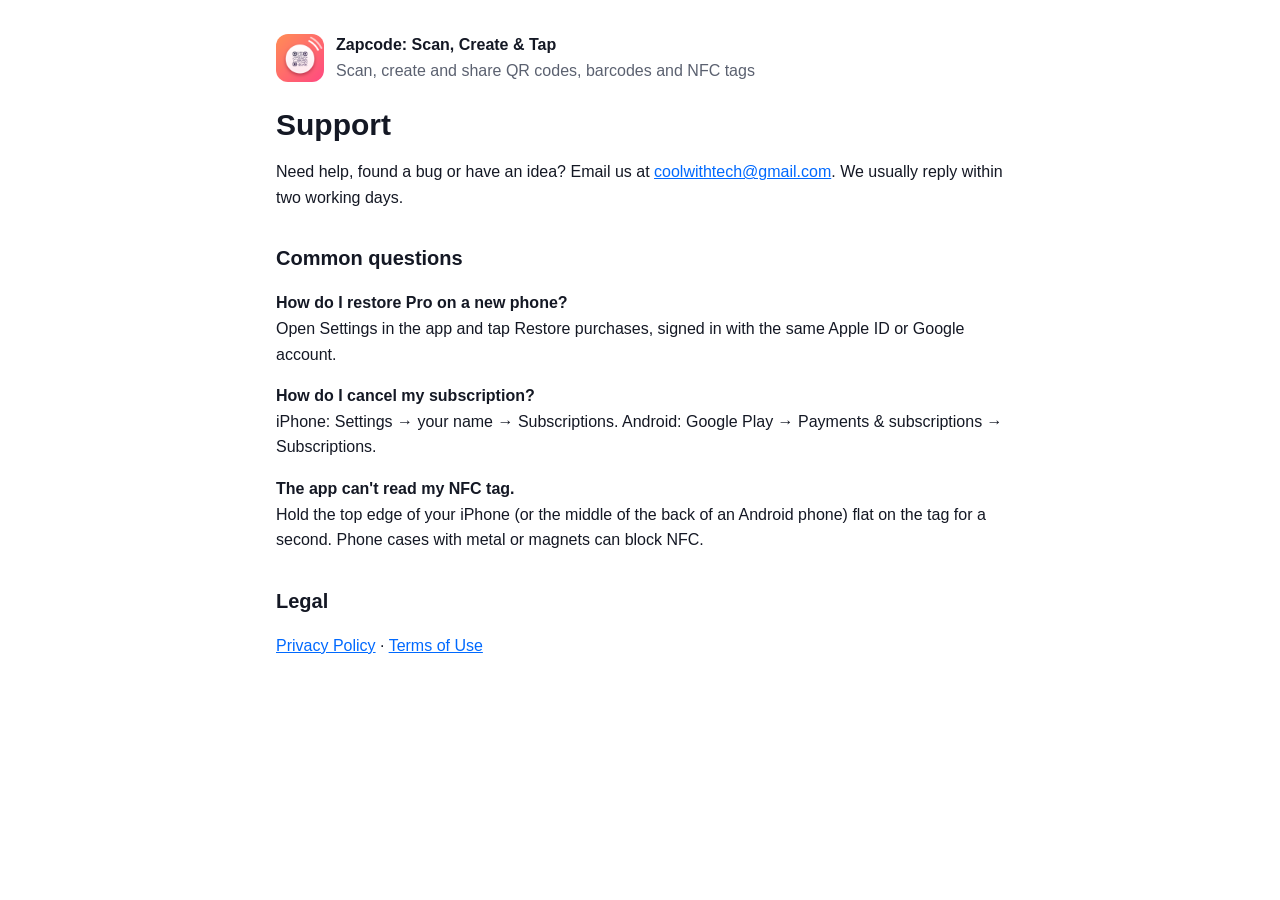
==== index.html @ 11b27fde "Zapcode: Scan, Create & Tap — support, privacy and terms pages" ====
<!doctype html>
<html lang="en">
<head>
<meta charset="utf-8">
<meta name="viewport" content="width=device-width, initial-scale=1">
<title>Zapcode: Scan, Create &amp; Tap</title>
<link rel="stylesheet" href="style.css">
</head>
<body>
<main>
<header><img src="icon.png" alt=""><div><strong>Zapcode: Scan, Create &amp; Tap</strong><br><span class="muted">Scan, create and share QR codes, barcodes and NFC tags</span></div></header>
<h1>Support</h1>
<p>Need help, found a bug or have an idea? Email us at <a href="mailto:coolwithtech@gmail.com">coolwithtech@gmail.com</a>. We usually reply within two working days.</p>
<h2>Common questions</h2>
<p><strong>How do I restore Pro on a new phone?</strong><br>Open Settings in the app and tap Restore purchases, signed in with the same Apple ID or Google account.</p>
<p><strong>How do I cancel my subscription?</strong><br>iPhone: Settings → your name → Subscriptions. Android: Google Play → Payments &amp; subscriptions → Subscriptions.</p>
<p><strong>The app can't read my NFC tag.</strong><br>Hold the top edge of your iPhone (or the middle of the back of an Android phone) flat on the tag for a second. Phone cases with metal or magnets can block NFC.</p>
<h2>Legal</h2>
<p><a href="privacy.html">Privacy Policy</a> · <a href="terms.html">Terms of Use</a></p>
</main>
</body>
</html>
---- style.css ----
:root{--bg:#fff;--fg:#141824;--muted:#5b6170;--accent:#0069FE;--line:#e6e8ee}
@media (prefers-color-scheme:dark){:root{--bg:#0d1017;--fg:#eceef3;--muted:#a3a9b8;--accent:#4d93ff;--line:#262b36}}
*{box-sizing:border-box}body{margin:0;background:var(--bg);color:var(--fg);font:16px/1.6 -apple-system,BlinkMacSystemFont,"Segoe UI",Roboto,sans-serif}
main{max-width:760px;margin:0 auto;padding:32px 16px 64px}h1{font-size:30px;line-height:1.2;margin:0 0 4px}h2{font-size:20px;margin:32px 0 8px}
p,li{color:var(--fg)}.muted{color:var(--muted)}a{color:var(--accent)}table{width:100%;border-collapse:collapse;font-size:15px}
th,td{text-align:left;vertical-align:top;padding:8px;border-bottom:1px solid var(--line)}header{display:flex;gap:12px;align-items:center;margin-bottom:24px}
header img{width:48px;height:48px;border-radius:12px}nav a{margin-right:16px}
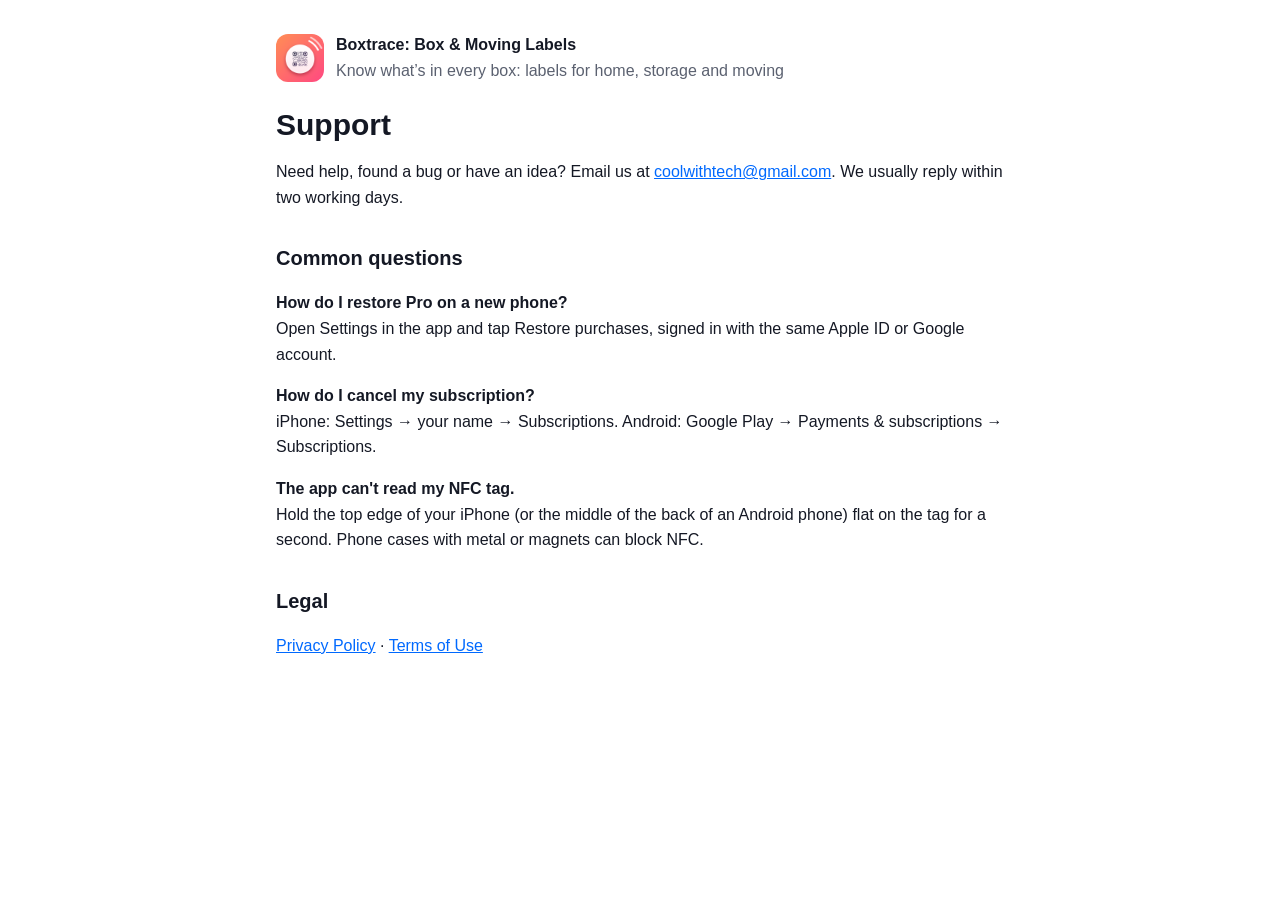
==== commit 80d6112f: "Boxtrace: Box & Moving Labels — updated support, privacy and terms" ====
--- a/index.html
+++ b/index.html
@@ -3,12 +3,12 @@
 <head>
 <meta charset="utf-8">
 <meta name="viewport" content="width=device-width, initial-scale=1">
-<title>Zapcode: Scan, Create &amp; Tap</title>
+<title>Boxtrace: Box &amp; Moving Labels</title>
 <link rel="stylesheet" href="style.css">
 </head>
 <body>
 <main>
-<header><img src="icon.png" alt=""><div><strong>Zapcode: Scan, Create &amp; Tap</strong><br><span class="muted">Scan, create and share QR codes, barcodes and NFC tags</span></div></header>
+<header><img src="icon.png" alt=""><div><strong>Boxtrace: Box &amp; Moving Labels</strong><br><span class="muted">Know what’s in every box: labels for home, storage and moving</span></div></header>
 <h1>Support</h1>
 <p>Need help, found a bug or have an idea? Email us at <a href="mailto:coolwithtech@gmail.com">coolwithtech@gmail.com</a>. We usually reply within two working days.</p>
 <h2>Common questions</h2>
